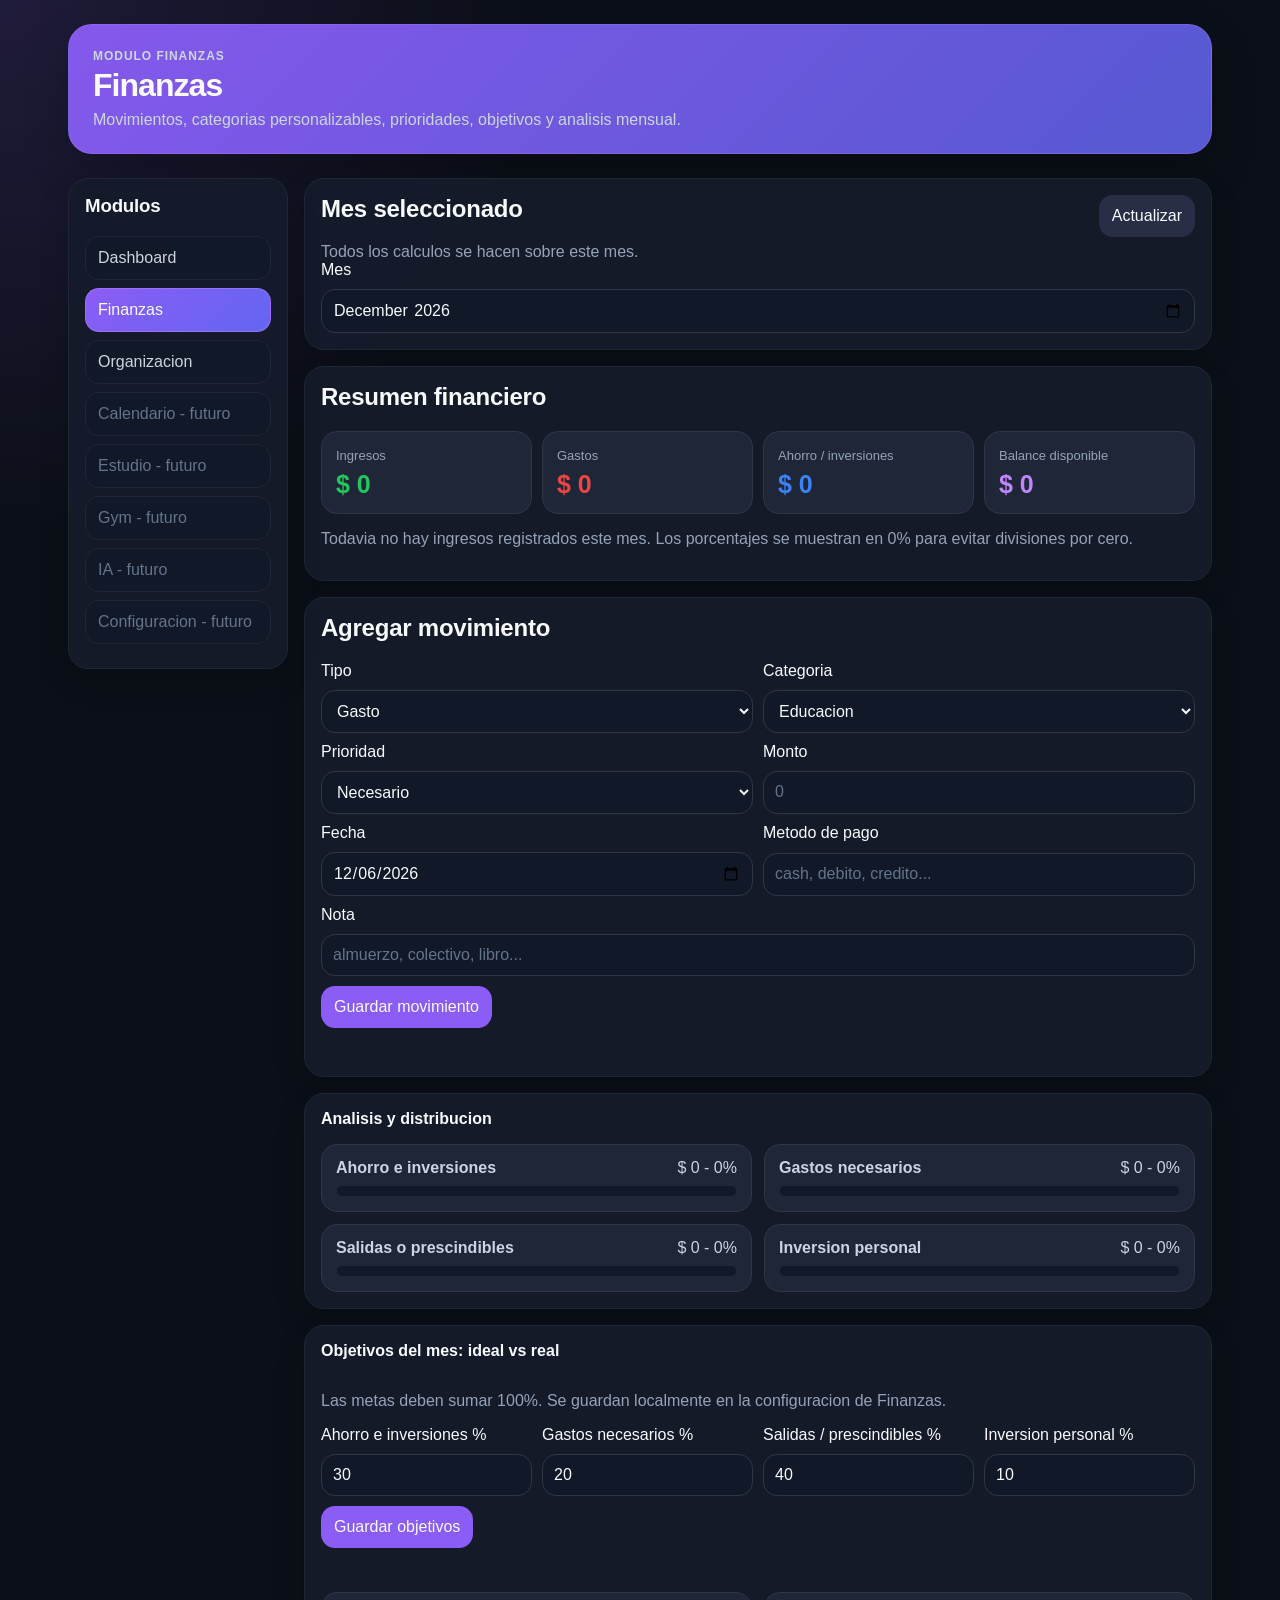
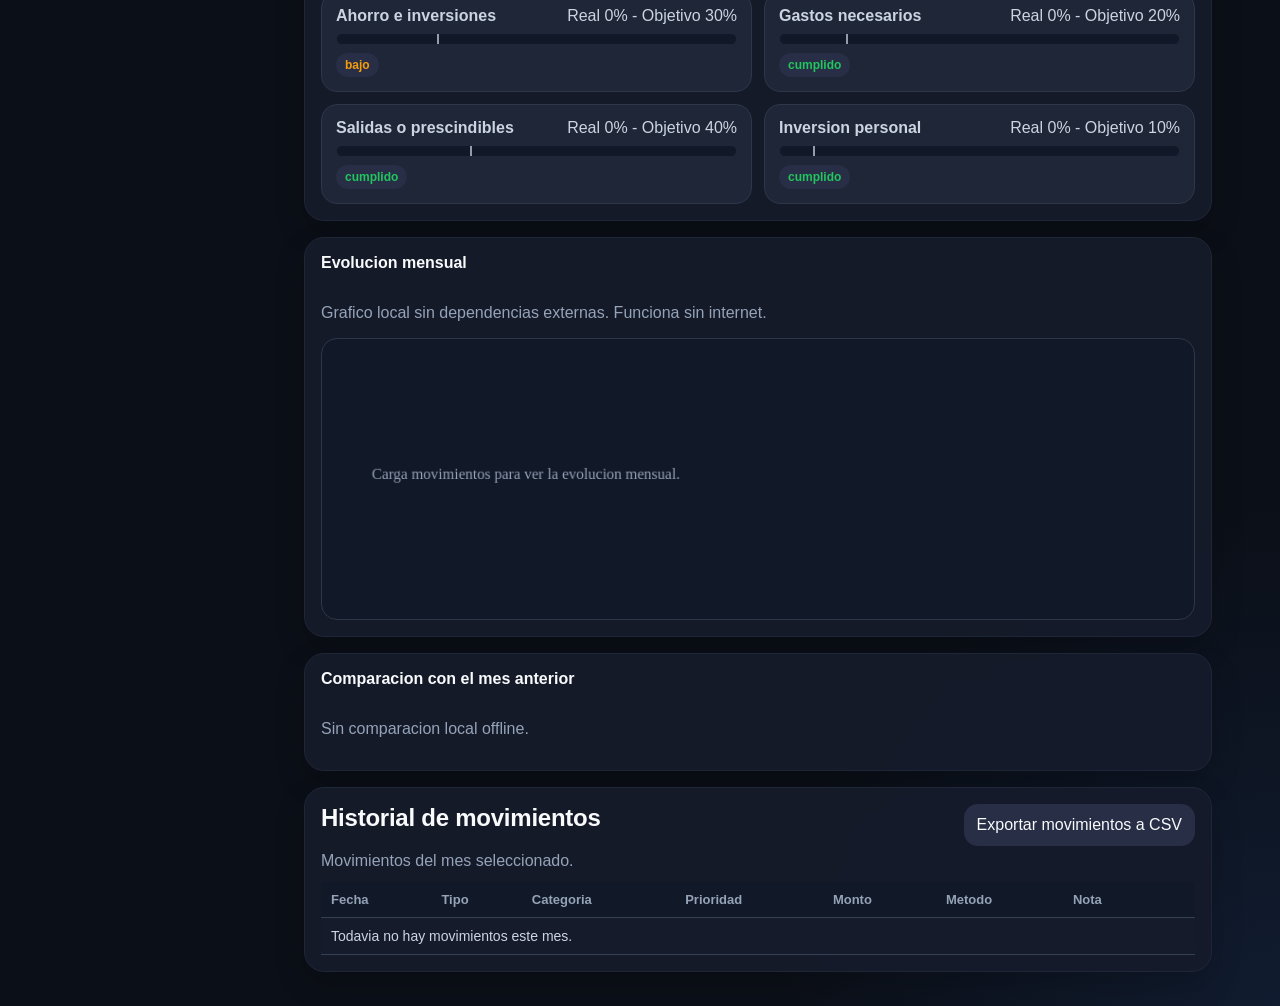
==== src/web/static/finance.html @ 80c7c4ba "Initial commit" ====
﻿<!doctype html>
<html lang="es">
<head>
  <meta charset="utf-8">
  <meta name="viewport" content="width=device-width, initial-scale=1">
  <title>Jarvis Finanzas</title>
  <meta name="theme-color" content="#8B5CF6">
  <meta name="mobile-web-app-capable" content="yes">
  <meta name="apple-mobile-web-app-capable" content="yes">
  <meta name="apple-mobile-web-app-title" content="Jarvis">
  <meta name="apple-mobile-web-app-status-bar-style" content="black-translucent">
  <link rel="manifest" href="manifest.webmanifest">
  <link rel="icon" href="icons/icon.svg" type="image/svg+xml">
  <link rel="apple-touch-icon" href="icons/apple-touch-icon.png">
  <link rel="stylesheet" href="jarvis-theme.css">
  <script src="jarvis-local-store.js"></script>
  <script src="jarvis-shared.js"></script>
  <style>
    h1 { font-size:32px; }
    .finance-page { display:grid; gap:16px; }
    .grid { display:grid; gap:10px; }
    .form-grid { display:grid; grid-template-columns:repeat(2, 1fr); gap:10px; }
    .cards { display:grid; grid-template-columns:repeat(4, 1fr); gap:10px; }
    .analysis-grid { display:grid; grid-template-columns:repeat(2, 1fr); gap:12px; }
    .target-grid { display:grid; grid-template-columns:repeat(4, 1fr); gap:10px; }
    .section-title { display:flex; justify-content:space-between; gap:12px; align-items:start; min-width:0; }
    .section-title p { margin:4px 0 0; }
    .bar-card { background:var(--color-surface-elevated); border:1px solid var(--border-secondary); border-radius:16px; padding:14px; }
    .bar-head { display:flex; justify-content:space-between; gap:10px; margin-bottom:8px; color:var(--text-secondary); min-width:0; overflow-wrap:anywhere; }
    .bar-track { position:relative; height:12px; border-radius:999px; background:var(--color-bg-secondary); overflow:hidden; border:1px solid var(--border-main); }
    .bar-fill { height:100%; width:0%; border-radius:999px; background:var(--color-primary); transition:width .2s ease; }
    .bar-marker { position:absolute; top:-3px; width:2px; height:18px; background:var(--text-secondary); opacity:.7; }
    .status-pill { display:inline-block; margin-top:8px; padding:5px 9px; border-radius:999px; font-size:12px; font-weight:700; background:var(--color-surface-hover); color:var(--text-secondary); }
    .status-pill.ok { color:var(--color-success); }
    .status-pill.warn { color:var(--color-warning); }
    .status-pill.bad { color:var(--color-danger); }
    .chart-wrap { overflow:hidden; border:1px solid var(--border-secondary); border-radius:16px; background:var(--color-bg-secondary); padding:10px; }
    canvas { width:100%; max-width:100%; height:260px; display:block; }
    .comparison-grid { display:grid; grid-template-columns:repeat(4, 1fr); gap:10px; }
    .comparison-card { background:var(--color-surface-elevated); border:1px solid var(--border-secondary); border-radius:16px; padding:12px; }
    .comparison-card strong { display:block; margin-top:6px; font-size:20px; }
    details.panel { padding:0; overflow:hidden; }
    details.panel > summary { list-style:none; cursor:pointer; padding:16px; color:var(--text-main); font-weight:800; }
    details.panel > summary::-webkit-details-marker { display:none; }
    .details-body { padding:0 16px 16px; }
    .table-wrap { width:100%; max-width:100%; overflow-x:auto; }
    .summary-list { padding-left:18px; color:var(--text-secondary); }
    @media (max-width:980px) {
      .cards, .form-grid, .analysis-grid, .target-grid, .comparison-grid { grid-template-columns:1fr 1fr; }
    }
    @media (max-width:650px) {
      .cards, .form-grid, .analysis-grid, .target-grid, .comparison-grid { grid-template-columns:1fr; }
      .finance-page, .grid, .bar-card, details.panel { min-width:0; max-width:100%; }
      .section-title { display:grid; grid-template-columns:1fr; }
      button, .button-link { width:100%; min-height:46px; }
      .table-wrap { overflow-x:visible; }
      canvas { height:230px; }
      td.actions-cell::before { content:""; }
    }
  </style>
</head>
<body>
  <header>
    <div class="hero">
      <p class="eyebrow">Modulo Finanzas</p>
      <h1>Finanzas</h1>
      <p class="subtitle">Movimientos, categorias personalizables, prioridades, objetivos y analisis mensual.</p>
    </div>
  </header>

  <main>
    <div data-jarvis-nav="finance"></div>

    <div class="finance-page">
      <section class="panel">
        <div class="section-title">
          <div>
            <h2>Mes seleccionado</h2>
            <p class="muted">Todos los calculos se hacen sobre este mes.</p>
          </div>
          <button class="light" onclick="loadFinance()">Actualizar</button>
        </div>
        <label class="grid">Mes
          <input id="month" type="month">
        </label>
      </section>

      <section class="panel">
        <h2>Resumen financiero</h2>
        <div class="cards">
          <div class="card income"><span>Ingresos</span><strong id="incomeTotal">$0</strong></div>
          <div class="card expense"><span>Gastos</span><strong id="expenseTotal">$0</strong></div>
          <div class="card saving"><span>Ahorro / inversiones</span><strong id="savingTotal">$0</strong></div>
          <div class="card balance"><span>Balance disponible</span><strong id="balanceTotal">$0</strong></div>
        </div>
        <p id="incomeWarning" class="muted"></p>
      </section>

      <section class="panel">
        <h2>Agregar movimiento</h2>
        <div class="form-grid">
          <label class="grid">Tipo
            <select id="kind">
              <option value="expense">Gasto</option>
              <option value="income">Ingreso</option>
              <option value="saving">Ahorro / inversion</option>
            </select>
          </label>
          <label class="grid">Categoria
            <select id="category"></select>
          </label>
          <label class="grid">Prioridad
            <select id="priority"></select>
          </label>
          <label class="grid">Monto
            <input id="amount" type="number" min="0" step="0.01" placeholder="0">
          </label>
          <label class="grid">Fecha
            <input id="date" type="date">
          </label>
          <label class="grid">Metodo de pago
            <input id="paymentMethod" type="text" placeholder="cash, debito, credito...">
          </label>
        </div>
        <label class="grid" style="margin-top:10px">Nota
          <input id="note" type="text" placeholder="almuerzo, colectivo, libro...">
        </label>
        <button style="margin-top:10px" onclick="saveMovement()">Guardar movimiento</button>
        <div id="status" class="status"></div>
      </section>

      <details class="panel" open>
        <summary>Analisis y distribucion</summary>
        <div class="details-body">
          <div id="analysisGrid" class="analysis-grid"></div>
        </div>
      </details>

      <details class="panel" open>
        <summary>Objetivos del mes: ideal vs real</summary>
        <div class="details-body">
          <p class="muted">Las metas deben sumar 100%. Se guardan localmente en la configuracion de Finanzas.</p>
          <div class="target-grid">
            <label class="grid">Ahorro e inversiones %
              <input id="targetSaving" type="number" min="0" max="100" step="1">
            </label>
            <label class="grid">Gastos necesarios %
              <input id="targetNecessary" type="number" min="0" max="100" step="1">
            </label>
            <label class="grid">Salidas / prescindibles %
              <input id="targetOptional" type="number" min="0" max="100" step="1">
            </label>
            <label class="grid">Inversion personal %
              <input id="targetPersonalInvestment" type="number" min="0" max="100" step="1">
            </label>
          </div>
          <button style="margin-top:10px" onclick="saveTargets()">Guardar objetivos</button>
          <div id="targetStatus" class="status"></div>
          <div id="targetsGrid" class="analysis-grid" style="margin-top:12px"></div>
        </div>
      </details>

      <details class="panel" open>
        <summary>Evolucion mensual</summary>
        <div class="details-body">
          <p class="muted">Grafico local sin dependencias externas. Funciona sin internet.</p>
          <div class="chart-wrap">
            <canvas id="trendChart" width="900" height="280"></canvas>
          </div>
        </div>
      </details>

      <details class="panel" open>
        <summary>Comparacion con el mes anterior</summary>
        <div class="details-body">
          <div id="comparison" class="comparison-grid"></div>
        </div>
      </details>

      <section class="panel">
        <div class="section-title">
          <div>
            <h2>Historial de movimientos</h2>
            <p class="muted">Movimientos del mes seleccionado.</p>
          </div>
          <button class="light" onclick="exportCsv()">Exportar movimientos a CSV</button>
        </div>
        <div class="table-wrap">
          <table>
            <thead><tr><th>Fecha</th><th>Tipo</th><th>Categoria</th><th>Prioridad</th><th>Monto</th><th>Metodo</th><th>Nota</th><th></th></tr></thead>
            <tbody id="movements"></tbody>
          </table>
        </div>
      </section>
    </div>
  </main>

  <script>

    let movements = [];
    let categories = [];
    let priorities = [];
    let summary = null;

    const money = new Intl.NumberFormat("es-AR", { style:"currency", currency:"ARS", maximumFractionDigits:0 });

    function todayDate() {
      const now = new Date();
      return `${now.getFullYear()}-${String(now.getMonth() + 1).padStart(2, "0")}-${String(now.getDate()).padStart(2, "0")}`;
    }

    function monthKey() {
      const now = new Date();
      return `${now.getFullYear()}-${String(now.getMonth() + 1).padStart(2, "0")}`;
    }

    function labelById(list, id) {
      const item = list.find((x) => x.id === id);
      return item ? item.label : id;
    }

    function renderOptions() {
      const kind = $("kind").value;
      const enabledCategories = categories.filter((c) => c.enabled !== false && c.kind === kind);
      $("category").innerHTML = enabledCategories.map((c) => `<option value="${escapeHtml(c.id)}">${escapeHtml(c.label)}</option>`).join("");
      $("priority").innerHTML = priorities.map((p) => `<option value="${escapeHtml(p.id)}">${escapeHtml(p.label)}</option>`).join("");
    }

    function statusClass(status) {
      if (status === "cumplido") return "ok";
      if (status === "cerca" || status === "bajo") return "warn";
      return "bad";
    }

    function barColor(item) {
      if (item.id === "saving") return "var(--color-investment)";
      if (item.status === "cumplido") return "var(--color-success)";
      if (item.status === "cerca" || item.status === "bajo") return "var(--color-warning)";
      return "var(--color-danger)";
    }

    function renderSummary() {
      $("incomeTotal").textContent = money.format(summary?.income_total || 0);
      $("expenseTotal").textContent = money.format(summary?.expense_total || 0);
      $("savingTotal").textContent = money.format(summary?.saving_total || 0);
      $("balanceTotal").textContent = money.format(summary?.balance || 0);
      $("incomeWarning").textContent = (summary?.income_total || 0) > 0
        ? ""
        : "Todavia no hay ingresos registrados este mes. Los porcentajes se muestran en 0% para evitar divisiones por cero.";
    }

    function renderAnalysis() {
      const analysis = summary?.analysis || [];
      $("analysisGrid").innerHTML = analysis.map((item) => `
        <div class="bar-card">
          <div class="bar-head"><strong>${escapeHtml(item.label)}</strong><span>${money.format(item.total)} - ${escapeHtml(item.percent)}%</span></div>
          <div class="bar-track"><div class="bar-fill" style="width:${Math.min(item.percent, 100)}%; background:${barColor(item)}"></div></div>
        </div>
      `).join("") || "<p class='muted'>Sin datos para analizar.</p>";
    }

    function renderTargets() {
      const targets = summary?.targets || {};
      $("targetSaving").value = targets.saving ?? 30;
      $("targetNecessary").value = targets.necessary ?? 20;
      $("targetOptional").value = targets.optional ?? 40;
      $("targetPersonalInvestment").value = targets.personal_investment ?? 10;

      $("targetsGrid").innerHTML = (summary?.analysis || []).map((item) => {
        const width = Math.min(item.percent, 120) / 1.2;
        const marker = Math.min(item.target, 120) / 1.2;
        return `
          <div class="bar-card">
            <div class="bar-head"><strong>${escapeHtml(item.label)}</strong><span>Real ${escapeHtml(item.percent)}% - Objetivo ${escapeHtml(item.target)}%</span></div>
            <div class="bar-track">
              <div class="bar-fill" style="width:${width}%; background:${barColor(item)}"></div>
              <i class="bar-marker" style="left:${marker}%"></i>
            </div>
            <span class="status-pill ${statusClass(item.status)}">${escapeHtml(item.status)}</span>
          </div>
        `;
      }).join("");
    }

    function renderComparison() {
      const comparison = summary?.previous_comparison;
      if (!comparison || !comparison.has_previous) {
        $("comparison").innerHTML = `<p class="muted">${escapeHtml(comparison?.message, "No hay datos del mes anterior.")}</p>`;
        return;
      }

      const items = [
        ["Ingresos", comparison.income],
        ["Gastos", comparison.expense],
        ["Ahorro", comparison.saving],
        ["Balance", comparison.balance]
      ];

      $("comparison").innerHTML = items.map(([label, item]) => {
        const sign = item.difference > 0 ? "+" : "";
        const percent = item.percent === null || item.percent === undefined ? "" : ` (${sign}${item.percent}%)`;
        return `<div class="comparison-card"><span class="muted">${escapeHtml(label)}</span><strong>${sign}${money.format(item.difference)}</strong><p class="muted">vs mes anterior${escapeHtml(percent)}</p></div>`;
      }).join("");
    }

    function renderMovements() {
      const month = $("month").value;
      const visible = movements.filter((movement) => movement.date && movement.date.startsWith(month));
      $("movements").innerHTML = visible.slice().reverse().map((movement) => `
        <tr>
          <td data-label="Fecha">${escapeHtml(movement.date)}</td>
          <td data-label="Tipo">${escapeHtml(movement.kind)}</td>
          <td data-label="Categoria">${escapeHtml(labelById(categories, movement.category_id))}</td>
          <td data-label="Prioridad">${escapeHtml(labelById(priorities, movement.priority))}</td>
          <td data-label="Monto">${money.format(movement.amount)}</td>
          <td data-label="Metodo">${escapeHtml(movement.payment_method)}</td>
          <td data-label="Nota">${escapeHtml(movement.note)}</td>
          <td data-label="" class="actions-cell"><button class="danger" onclick="deleteMovement('${escapeHtml(movement.id)}')">Borrar</button></td>
        </tr>
      `).join("") || `<tr><td colspan="8">Todavia no hay movimientos este mes.</td></tr>`;
    }

    function drawTrendChart() {
      const canvas = $("trendChart");
      const ctx = canvas.getContext("2d");
      const series = summary?.month_series || [];
      const width = canvas.width;
      const height = canvas.height;
      const padding = 42;
      ctx.clearRect(0, 0, width, height);

      ctx.fillStyle = "#111827";
      ctx.fillRect(0, 0, width, height);

      if (!series.length) {
        ctx.fillStyle = "#94A3B8";
        ctx.font = "16px Segoe UI";
        ctx.fillText("Carga movimientos para ver la evolucion mensual.", padding, height / 2);
        return;
      }

      const values = series.flatMap((m) => [m.income_total, m.expense_total, m.saving_total, Math.abs(m.balance)]);
      const maxValue = Math.max(...values, 1);
      const stepX = series.length <= 1 ? 0 : (width - padding * 2) / (series.length - 1);

      function point(value, index) {
        return {
          x: padding + index * stepX,
          y: height - padding - (Math.abs(value) / maxValue) * (height - padding * 2)
        };
      }

      function drawLine(key, color, labelOffset) {
        ctx.beginPath();
        ctx.strokeStyle = color;
        ctx.lineWidth = 3;
        series.forEach((month, index) => {
          const p = point(month[key], index);
          if (index === 0) ctx.moveTo(p.x, p.y); else ctx.lineTo(p.x, p.y);
        });
        ctx.stroke();
        ctx.fillStyle = color;
        ctx.fillText(key.replace("_total", ""), width - 120, 22 + labelOffset);
      }

      ctx.strokeStyle = "#334155";
      ctx.lineWidth = 1;
      for (let i = 0; i <= 4; i++) {
        const y = padding + ((height - padding * 2) * i / 4);
        ctx.beginPath();
        ctx.moveTo(padding, y);
        ctx.lineTo(width - padding, y);
        ctx.stroke();
      }

      ctx.font = "13px Segoe UI";
      drawLine("income_total", "#22C55E", 0);
      drawLine("expense_total", "#EF4444", 18);
      drawLine("saving_total", "#3B82F6", 36);
      drawLine("balance", "#C084FC", 54);

      ctx.fillStyle = "#94A3B8";
      series.forEach((month, index) => {
        const x = padding + index * stepX;
        ctx.fillText(month.month.slice(5), x - 10, height - 14);
      });
    }

    function render() {
      renderSummary();
      renderAnalysis();
      renderTargets();
      renderComparison();
      renderMovements();
      drawTrendChart();
    }

    async function loadFinance() {
      const data = await api(`/api/finance/summary?month=${encodeURIComponent($("month").value)}`);
      movements = data.movements || [];
      categories = data.categories || [];
      priorities = data.priorities || [];
      summary = data.summary;
      renderOptions();
      render();
    }

    async function saveMovement() {
      try {
        await api("/api/finance/movements", {
          kind: $("kind").value,
          category_id: $("category").value,
          priority: $("priority").value,
          amount: Number($("amount").value),
          date: $("date").value,
          note: $("note").value,
          payment_method: $("paymentMethod").value
        });
        $("amount").value = "";
        $("note").value = "";
        $("status").textContent = "Movimiento guardado.";
        await loadFinance();
      } catch (error) {
        $("status").textContent = error.message;
      }
    }

    async function saveTargets() {
      const payload = {
        saving: Number($("targetSaving").value),
        necessary: Number($("targetNecessary").value),
        optional: Number($("targetOptional").value),
        personal_investment: Number($("targetPersonalInvestment").value)
      };
      const total = payload.saving + payload.necessary + payload.optional + payload.personal_investment;
      if (total !== 100) {
        $("targetStatus").textContent = `Las metas deben sumar 100%. Ahora suman ${total}%.`;
        return;
      }

      try {
        await api("/api/finance/targets", payload);
        $("targetStatus").textContent = "Objetivos guardados.";
        await loadFinance();
      } catch (error) {
        $("targetStatus").textContent = error.message;
      }
    }

    async function deleteMovement(id) {
      if (!confirm("Borrar este movimiento?")) return;
      await api("/api/finance/delete", { id });
      await loadFinance();
    }

    function exportCsv() {
      const month = $("month").value;
      const visible = movements.filter((movement) => movement.date && movement.date.startsWith(month));
      const rows = [["Fecha", "Tipo", "Categoria", "Prioridad", "Monto", "Metodo de pago", "Nota"]];
      visible.forEach((movement) => {
        rows.push([
          movement.date,
          movement.kind,
          labelById(categories, movement.category_id),
          labelById(priorities, movement.priority),
          movement.amount,
          movement.payment_method || "",
          movement.note || ""
        ]);
      });

      const csv = rows.map((row) => row.map(csvCell).join(";")).join("\r\n");
      const blob = new Blob(["\uFEFF" + csv], { type: "text/csv;charset=utf-8" });
      const url = URL.createObjectURL(blob);
      const link = document.createElement("a");
      link.href = url;
      link.download = `jarvis-finanzas-${month}.csv`;
      link.click();
      URL.revokeObjectURL(url);
    }

    function csvCell(value) {
      const text = String(value ?? "");
      return `"${text.replaceAll('"', '""')}"`;
    }

    $("date").value = todayDate();
    $("month").value = monthKey();
    $("kind").addEventListener("change", renderOptions);
    window.addEventListener("resize", drawTrendChart);
    loadFinance().catch((error) => $("status").textContent = error.message);
  </script>
</body>
</html>
---- src/web/static/jarvis-theme.css ----
:root,
:root[data-theme="jarvis-dark"] {
  --color-bg-main:#0B0F17;
  --color-bg-secondary:#111827;
  --color-surface:#161B2B;
  --color-surface-elevated:#1F2637;
  --color-surface-hover:#272E45;

  --color-primary:#8B5CF6;
  --color-primary-hover:#A855F7;
  --color-primary-soft:#C084FC;
  --gradient-primary:linear-gradient(135deg,#8B5CF6,#6366F1);
  --gradient-surface:linear-gradient(135deg,#0B0F17,#161B2B);

  --color-success:#22C55E;
  --color-danger:#EF4444;
  --color-investment:#3B82F6;
  --color-investment-alt:#6366F1;
  --color-warning:#F59E0B;

  --text-main:#F8FAFC;
  --text-secondary:#CBD5E1;
  --text-tertiary:#94A3B8;
  --text-disabled:#64748B;
  --text-inverted:#0B0F17;

  --border-main:#1F2637;
  --border-secondary:#2D3748;
  --divider-subtle:#334155;
  --focus-ring:#8B5CF6;

  --radius-sm:10px;
  --radius-md:14px;
  --radius-lg:20px;
  --shadow-soft:0 18px 45px rgba(0,0,0,.22);
  --shadow-panel:0 12px 30px rgba(0,0,0,.18);
}

* { box-sizing:border-box; }
html { background:var(--color-bg-main); width:100%; overflow-x:hidden; }
body {
  margin:0;
  width:100%;
  max-width:100%;
  overflow-x:hidden;
  font-family:Segoe UI, Arial, sans-serif;
  background:
    radial-gradient(circle at top left, rgba(139,92,246,.16), transparent 34rem),
    radial-gradient(circle at bottom right, rgba(59,130,246,.11), transparent 32rem),
    var(--color-bg-main);
  color:var(--text-main);
}
a { color:inherit; }
header { max-width:1180px; margin:auto; padding:24px 18px 10px; }
h1 { margin:0; color:var(--text-main); font-size:clamp(30px,5vw,46px); line-height:1; letter-spacing:-.03em; }
h2, h3 { margin-top:0; color:var(--text-main); letter-spacing:-.01em; }
main { width:100%; max-width:1180px; margin:auto; padding:14px 18px 34px; display:grid; grid-template-columns:220px minmax(0,1fr); gap:16px; }

.hero {
  background:linear-gradient(135deg, rgba(139,92,246,.95), rgba(99,102,241,.86));
  color:var(--text-main);
  border:1px solid rgba(192,132,252,.25);
  border-radius:24px;
  padding:24px;
  box-shadow:var(--shadow-soft);
}
.eyebrow { margin:0 0 6px; color:var(--text-secondary); font-weight:700; letter-spacing:.08em; text-transform:uppercase; font-size:12px; }
.subtitle { margin:10px 0 0; color:var(--text-secondary); max-width:760px; }
.muted { color:var(--text-tertiary); }
.status { margin-top:10px; min-height:22px; color:var(--text-tertiary); }

.panel {
  min-width:0;
  background:rgba(22,27,43,.94);
  border:1px solid var(--border-main);
  border-radius:var(--radius-lg);
  padding:16px;
  box-shadow:var(--shadow-panel);
}
nav { position:sticky; top:14px; align-self:start; }
.jarvis-nav { width:100%; }
.nav-toggle { display:none; }
.nav-head h3 { margin-top:0; }
.nav-menu-button { display:none; }
.nav-item {
  display:block;
  padding:12px;
  border-radius:var(--radius-md);
  margin-bottom:8px;
  text-decoration:none;
  background:var(--color-bg-secondary);
  border:1px solid var(--border-main);
  color:var(--text-secondary);
  transition:background .15s ease, color .15s ease, border-color .15s ease;
}
.nav-item:hover { background:var(--color-surface-hover); color:var(--text-main); border-color:var(--border-secondary); }
.nav-item.active { background:var(--gradient-primary); color:var(--text-main); border-color:rgba(192,132,252,.45); }
.nav-item.soon { color:var(--text-disabled); }

.card {
  min-width:0;
  background:var(--color-surface-elevated);
  border:1px solid var(--border-secondary);
  border-radius:16px;
  padding:14px;
}
.card span { color:var(--text-tertiary); font-size:13px; }
.card strong { display:block; margin-top:6px; color:var(--text-main); font-size:25px; }
.card.income strong { color:var(--color-success); }
.card.expense strong { color:var(--color-danger); }
.card.saving strong { color:var(--color-investment); }
.card.balance strong { color:var(--color-primary-soft); }

button, .button-link {
  min-width:0;
  border:0;
  border-radius:var(--radius-md);
  padding:12px 13px;
  font-weight:700;
  cursor:pointer;
  text-decoration:none;
  text-align:center;
  display:inline-flex;
  align-items:center;
  justify-content:center;
  background:var(--color-primary);
  color:var(--text-main);
  font:inherit;
  transition:background .15s ease, transform .12s ease, opacity .15s ease;
}
button:hover, .button-link:hover { background:var(--color-primary-hover); transform:translateY(-1px); }
button:disabled, .button-link.disabled { opacity:.55; cursor:not-allowed; transform:none; }
button.secondary, .button-link.secondary { background:var(--color-primary-hover); }
button.light, .button-link.light { background:var(--color-surface-hover); color:var(--text-main); }
button.danger { background:var(--color-danger); }
button.danger:hover { background:#DC2626; }
.button-link.finance { background:var(--color-primary); }
.button-link.income { background:var(--color-success); }

textarea, select, input {
  width:100%;
  max-width:100%;
  min-width:0;
  border:1px solid var(--border-secondary);
  border-radius:var(--radius-md);
  padding:11px;
  font:inherit;
  background:var(--color-bg-secondary);
  color:var(--text-main);
  outline:none;
}
textarea { min-height:84px; resize:vertical; }
textarea::placeholder, input::placeholder { color:var(--text-disabled); }
select:focus, input:focus, textarea:focus {
  border-color:var(--focus-ring);
  box-shadow:0 0 0 3px rgba(139,92,246,.18);
}

table { width:100%; max-width:100%; border-collapse:collapse; margin-top:12px; background:var(--color-surface); }
th, td { border-bottom:1px solid var(--divider-subtle); padding:10px; text-align:left; vertical-align:top; font-size:14px; color:var(--text-secondary); }
th { color:var(--text-tertiary); background:var(--color-bg-secondary); font-size:13px; }
tr:hover td { background:rgba(39,46,69,.35); }
.pill { display:inline-block; padding:4px 8px; border-radius:999px; background:var(--color-surface-hover); color:var(--text-secondary); font-size:12px; font-weight:700; }
.list { padding-left:18px; margin-bottom:0; color:var(--text-secondary); }

@media (max-width:980px) {
  main { grid-template-columns:1fr; }
  nav { position:static; }
}
@media (max-width:650px) {
  * { min-width:0; }
  header { padding:14px 12px 6px; }
  main { padding:10px 10px 24px; gap:12px; overflow-x:hidden; }
  .hero { border-radius:18px; padding:18px; }
  .hero, .panel, .card { max-width:100%; overflow-wrap:anywhere; }
  .jarvis-nav {
    position:sticky;
    top:8px;
    z-index:20;
    padding:10px;
    border-radius:18px;
  }
  .nav-head {
    display:flex;
    align-items:center;
    justify-content:space-between;
    gap:10px;
  }
  .nav-head h3 { margin:0; }
  .nav-toggle {
    position:absolute;
    opacity:0;
    pointer-events:none;
  }
  .nav-menu-button {
    width:44px;
    height:44px;
    border-radius:var(--radius-md);
    display:inline-flex;
    flex-direction:column;
    align-items:center;
    justify-content:center;
    gap:5px;
    background:var(--color-bg-secondary);
    border:1px solid var(--border-secondary);
  }
  .nav-menu-button span {
    width:20px;
    height:2px;
    border-radius:999px;
    background:var(--text-main);
  }
  .nav-links {
    display:grid;
    gap:8px;
    max-height:0;
    overflow:hidden;
    opacity:0;
    transition:max-height .18s ease, opacity .15s ease, margin-top .15s ease;
  }
  .nav-toggle:checked ~ .nav-links {
    max-height:520px;
    opacity:1;
    margin-top:10px;
  }
  .nav-item {
    margin-bottom:0;
    min-height:44px;
    display:flex;
    align-items:center;
  }
  button, .button-link {
    width:100%;
    min-height:46px;
    padding:12px;
  }
  table, thead, tbody, tr, th, td { display:block; }
  thead { display:none; }
  tr { width:100%; border:1px solid var(--border-secondary); border-radius:12px; margin-bottom:10px; padding:8px; background:var(--color-surface); }
  td { border:0; padding:5px; }
  td::before { content:attr(data-label) ": "; font-weight:700; color:var(--text-tertiary); }
}
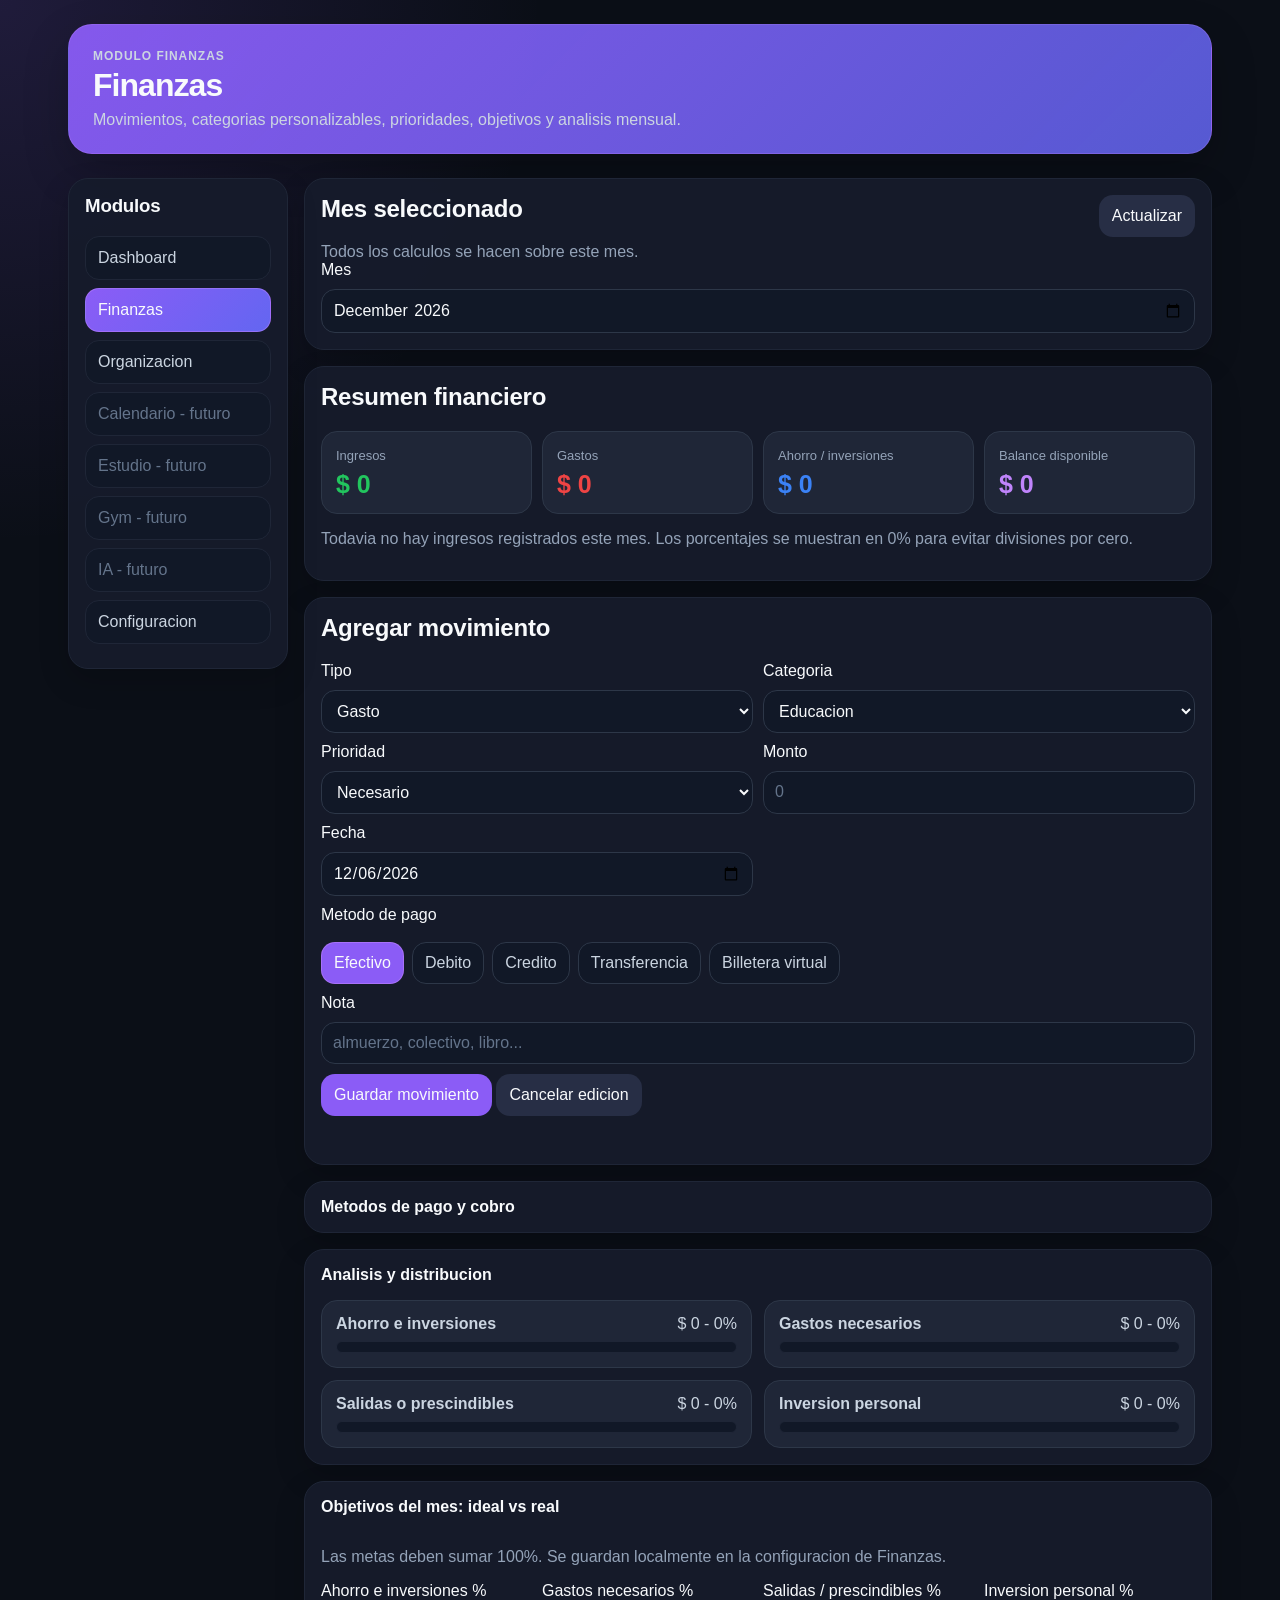
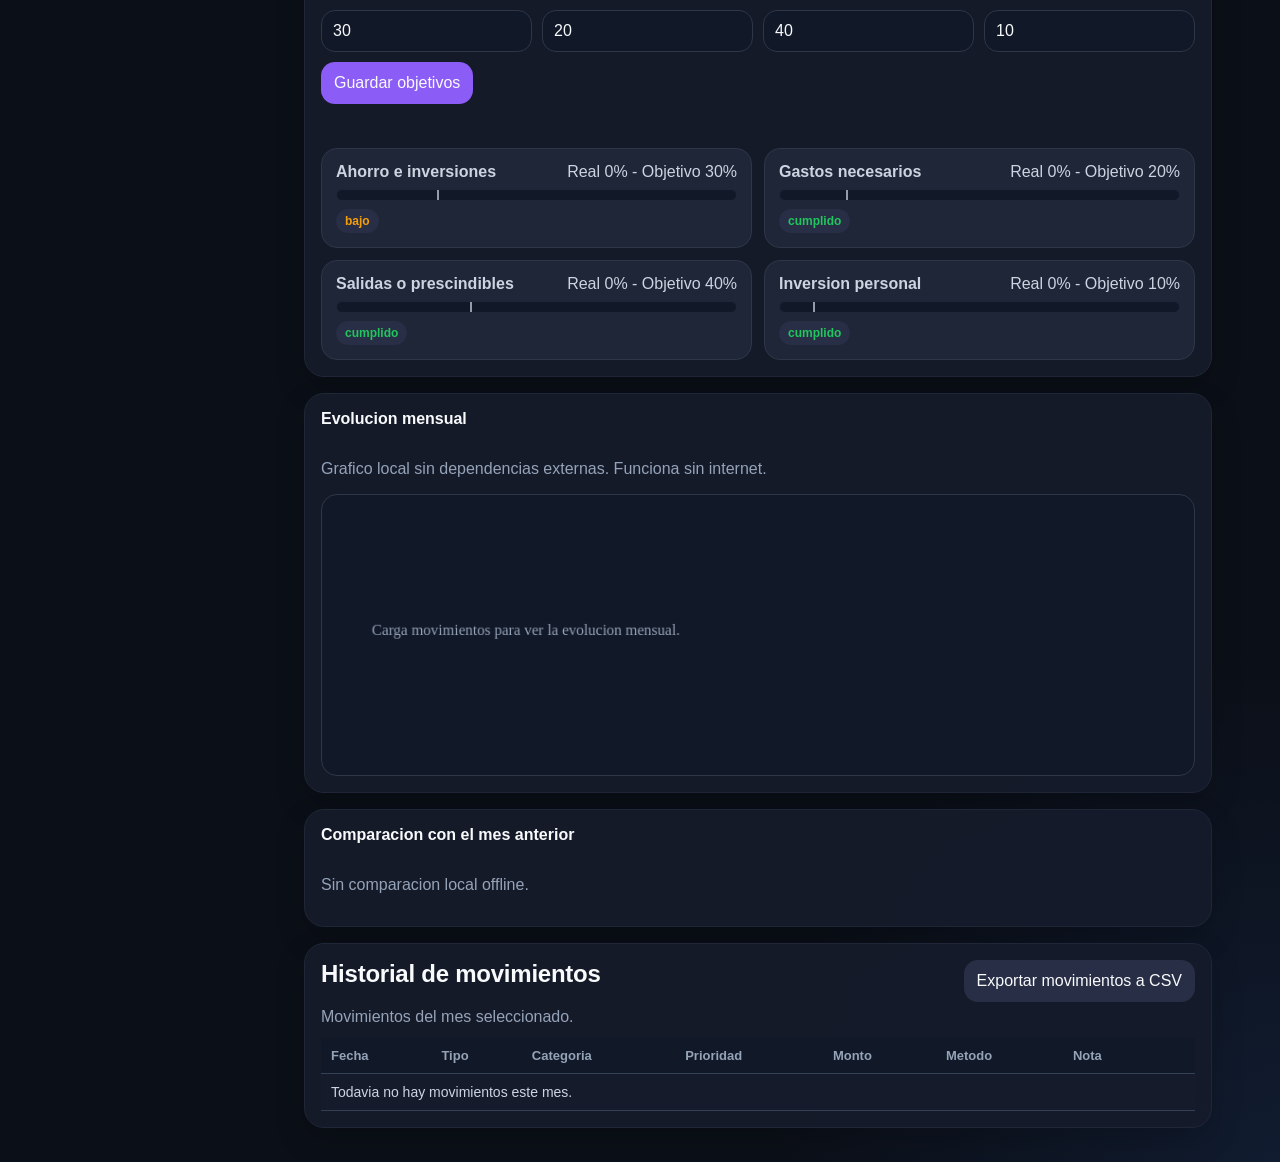
==== commit ab9d67bc: "Corregir inicio, detención y seguimiento de procesos de Jarvis" ====
--- a/src/web/static/finance.html
+++ b/src/web/static/finance.html
@@ -45,6 +45,12 @@
     .details-body { padding:0 16px 16px; }
     .table-wrap { width:100%; max-width:100%; overflow-x:auto; }
     .summary-list { padding-left:18px; color:var(--text-secondary); }
+    .method-picker { display:flex; flex-wrap:wrap; gap:8px; margin-top:8px; }
+    .method-chip { width:auto; min-height:42px; padding:10px 12px; background:var(--color-bg-secondary); color:var(--text-secondary); border:1px solid var(--border-secondary); }
+    .method-chip.active { background:var(--color-primary); color:var(--text-main); border-color:rgba(192,132,252,.55); }
+    .method-row { display:grid; grid-template-columns:1fr auto auto auto; gap:8px; align-items:center; padding:10px 0; border-bottom:1px solid var(--divider-subtle); }
+    .method-row:last-child { border-bottom:0; }
+    .method-row button { width:auto; padding:8px 10px; }
     @media (max-width:980px) {
       .cards, .form-grid, .analysis-grid, .target-grid, .comparison-grid { grid-template-columns:1fr 1fr; }
     }
@@ -53,6 +59,9 @@
       .finance-page, .grid, .bar-card, details.panel { min-width:0; max-width:100%; }
       .section-title { display:grid; grid-template-columns:1fr; }
       button, .button-link { width:100%; min-height:46px; }
+      .method-chip { flex:1 1 calc(50% - 8px); width:auto; }
+      .method-row { grid-template-columns:1fr; }
+      .method-row button { width:100%; }
       .table-wrap { overflow-x:visible; }
       canvas { height:230px; }
       td.actions-cell::before { content:""; }
@@ -97,7 +106,7 @@
       </section>
 
       <section class="panel">
-        <h2>Agregar movimiento</h2>
+        <h2 id="movementFormTitle">Agregar movimiento</h2>
         <div class="form-grid">
           <label class="grid">Tipo
             <select id="kind">
@@ -118,16 +127,33 @@
           <label class="grid">Fecha
             <input id="date" type="date">
           </label>
-          <label class="grid">Metodo de pago
-            <input id="paymentMethod" type="text" placeholder="cash, debito, credito...">
-          </label>
+        </div>
+        <div class="grid" style="margin-top:10px">
+          <span id="paymentMethodLabel">Metodo de pago</span>
+          <div id="paymentMethods" class="method-picker"></div>
         </div>
         <label class="grid" style="margin-top:10px">Nota
           <input id="note" type="text" placeholder="almuerzo, colectivo, libro...">
         </label>
-        <button style="margin-top:10px" onclick="saveMovement()">Guardar movimiento</button>
+        <button id="saveMovementButton" style="margin-top:10px" onclick="saveMovement()">Guardar movimiento</button>
+        <button class="light" style="margin-top:10px" onclick="resetMovementForm()">Cancelar edicion</button>
         <div id="status" class="status"></div>
       </section>
+
+      <details class="panel">
+        <summary>Metodos de pago y cobro</summary>
+        <div class="details-body">
+          <p class="muted">Crea metodos personalizados para cargar movimientos rapido desde el celular. Los movimientos anteriores conservan su metodo aunque lo ocultes o elimines.</p>
+          <div class="form-grid">
+            <label class="grid">Nuevo metodo
+              <input id="newPaymentMethod" type="text" placeholder="Mercado Pago, Cuenta DNI...">
+            </label>
+            <button onclick="addPaymentMethod()">Agregar metodo</button>
+          </div>
+          <div id="paymentMethodList" style="margin-top:12px"></div>
+          <div id="methodStatus" class="status"></div>
+        </div>
+      </details>
 
       <details class="panel" open>
         <summary>Analisis y distribucion</summary>
@@ -200,7 +226,10 @@
     let movements = [];
     let categories = [];
     let priorities = [];
+    let paymentMethods = [];
     let summary = null;
+    let selectedPaymentMethodId = "cash";
+    let editingMovementId = null;
 
     const money = new Intl.NumberFormat("es-AR", { style:"currency", currency:"ARS", maximumFractionDigits:0 });
 
@@ -217,6 +246,42 @@
     function labelById(list, id) {
       const item = list.find((x) => x.id === id);
       return item ? item.label : id;
+    }
+
+    function activePaymentMethods() {
+      return paymentMethods.filter((method) => method.enabled !== false && !method.deleted_at);
+    }
+
+    function methodLabelForMovement(movement) {
+      return safeText(movement.payment_method, labelById(paymentMethods, movement.payment_method_id));
+    }
+
+    function selectPaymentMethod(id) {
+      selectedPaymentMethodId = id;
+      renderPaymentMethods();
+    }
+
+    function renderPaymentMethods() {
+      const methods = activePaymentMethods();
+      if (!methods.find((method) => method.id === selectedPaymentMethodId)) {
+        selectedPaymentMethodId = methods[0]?.id || "";
+      }
+      $("paymentMethodLabel").textContent = $("kind").value === "income" ? "Metodo de cobro" : "Metodo de pago";
+      $("paymentMethods").innerHTML = methods.map((method) => `
+        <button type="button" class="method-chip ${method.id === selectedPaymentMethodId ? "active" : ""}" onclick="selectPaymentMethod('${escapeHtml(method.id)}')">${escapeHtml(method.label)}</button>
+      `).join("") || `<p class="muted">No hay metodos activos.</p>`;
+    }
+
+    function renderPaymentMethodList() {
+      const custom = paymentMethods.filter((method) => !method.built_in && !method.deleted_at);
+      $("paymentMethodList").innerHTML = custom.map((method) => `
+        <div class="method-row">
+          <input id="methodLabel-${escapeHtml(method.id)}" value="${escapeHtml(method.label)}">
+          <button class="light" onclick="updatePaymentMethod('${escapeHtml(method.id)}', true)">Guardar</button>
+          <button class="light" onclick="updatePaymentMethod('${escapeHtml(method.id)}', ${method.enabled === false ? "true" : "false"})">${method.enabled === false ? "Mostrar" : "Ocultar"}</button>
+          <button class="danger" onclick="deletePaymentMethod('${escapeHtml(method.id)}')">Eliminar</button>
+        </div>
+      `).join("") || `<p class="muted">Todavia no creaste metodos personalizados.</p>`;
     }
 
     function renderOptions() {
@@ -224,6 +289,7 @@
       const enabledCategories = categories.filter((c) => c.enabled !== false && c.kind === kind);
       $("category").innerHTML = enabledCategories.map((c) => `<option value="${escapeHtml(c.id)}">${escapeHtml(c.label)}</option>`).join("");
       $("priority").innerHTML = priorities.map((p) => `<option value="${escapeHtml(p.id)}">${escapeHtml(p.label)}</option>`).join("");
+      renderPaymentMethods();
     }
 
     function statusClass(status) {
@@ -313,9 +379,12 @@
           <td data-label="Categoria">${escapeHtml(labelById(categories, movement.category_id))}</td>
           <td data-label="Prioridad">${escapeHtml(labelById(priorities, movement.priority))}</td>
           <td data-label="Monto">${money.format(movement.amount)}</td>
-          <td data-label="Metodo">${escapeHtml(movement.payment_method)}</td>
+          <td data-label="Metodo">${escapeHtml(methodLabelForMovement(movement))}</td>
           <td data-label="Nota">${escapeHtml(movement.note)}</td>
-          <td data-label="" class="actions-cell"><button class="danger" onclick="deleteMovement('${escapeHtml(movement.id)}')">Borrar</button></td>
+          <td data-label="" class="actions-cell">
+            <button class="light" onclick="editMovement('${escapeHtml(movement.id)}')">Editar</button>
+            <button class="danger" onclick="deleteMovement('${escapeHtml(movement.id)}')">Borrar</button>
+          </td>
         </tr>
       `).join("") || `<tr><td colspan="8">Todavia no hay movimientos este mes.</td></tr>`;
     }
@@ -391,6 +460,7 @@
       renderAnalysis();
       renderTargets();
       renderComparison();
+      renderPaymentMethodList();
       renderMovements();
       drawTrendChart();
     }
@@ -400,6 +470,7 @@
       movements = data.movements || [];
       categories = data.categories || [];
       priorities = data.priorities || [];
+      paymentMethods = data.payment_methods || [];
       summary = data.summary;
       renderOptions();
       render();
@@ -407,22 +478,50 @@
 
     async function saveMovement() {
       try {
-        await api("/api/finance/movements", {
+        const wasEditing = Boolean(editingMovementId);
+        await api(editingMovementId ? "/api/finance/movements/update" : "/api/finance/movements", {
+          id: editingMovementId,
           kind: $("kind").value,
           category_id: $("category").value,
           priority: $("priority").value,
           amount: Number($("amount").value),
           date: $("date").value,
           note: $("note").value,
-          payment_method: $("paymentMethod").value
+          payment_method_id: selectedPaymentMethodId
         });
-        $("amount").value = "";
-        $("note").value = "";
-        $("status").textContent = "Movimiento guardado.";
+        resetMovementForm();
+        $("status").textContent = wasEditing ? "Movimiento actualizado." : "Movimiento guardado.";
         await loadFinance();
       } catch (error) {
         $("status").textContent = error.message;
       }
+    }
+
+    function editMovement(id) {
+      const movement = movements.find((item) => item.id === id);
+      if (!movement) return;
+      editingMovementId = id;
+      $("movementFormTitle").textContent = "Editar movimiento";
+      $("saveMovementButton").textContent = "Guardar cambios";
+      $("kind").value = movement.kind;
+      renderOptions();
+      $("category").value = movement.category_id;
+      $("priority").value = movement.priority;
+      $("amount").value = movement.amount;
+      $("date").value = movement.date;
+      $("note").value = safeText(movement.note);
+      selectedPaymentMethodId = movement.payment_method_id || activePaymentMethods().find((method) => method.label === movement.payment_method)?.id || activePaymentMethods()[0]?.id || "";
+      renderPaymentMethods();
+      window.scrollTo({ top:0, behavior:"smooth" });
+    }
+
+    function resetMovementForm() {
+      editingMovementId = null;
+      $("movementFormTitle").textContent = "Agregar movimiento";
+      $("saveMovementButton").textContent = "Guardar movimiento";
+      $("amount").value = "";
+      $("note").value = "";
+      $("date").value = todayDate();
     }
 
     async function saveTargets() {
@@ -447,6 +546,38 @@
       }
     }
 
+    async function addPaymentMethod() {
+      try {
+        await api("/api/finance/payment-methods", { label:$("newPaymentMethod").value });
+        $("newPaymentMethod").value = "";
+        $("methodStatus").textContent = "Metodo agregado.";
+        await loadFinance();
+      } catch (error) {
+        $("methodStatus").textContent = error.message;
+      }
+    }
+
+    async function updatePaymentMethod(id, enabled) {
+      try {
+        await api("/api/finance/payment-methods/update", { id, label:$(`methodLabel-${id}`).value, enabled });
+        $("methodStatus").textContent = "Metodo actualizado.";
+        await loadFinance();
+      } catch (error) {
+        $("methodStatus").textContent = error.message;
+      }
+    }
+
+    async function deletePaymentMethod(id) {
+      if (!confirm("Eliminar este metodo personalizado? Los movimientos anteriores conservaran el texto guardado.")) return;
+      try {
+        await api("/api/finance/payment-methods/delete", { id });
+        $("methodStatus").textContent = "Metodo eliminado.";
+        await loadFinance();
+      } catch (error) {
+        $("methodStatus").textContent = error.message;
+      }
+    }
+
     async function deleteMovement(id) {
       if (!confirm("Borrar este movimiento?")) return;
       await api("/api/finance/delete", { id });
@@ -464,7 +595,7 @@
           labelById(categories, movement.category_id),
           labelById(priorities, movement.priority),
           movement.amount,
-          movement.payment_method || "",
+          methodLabelForMovement(movement),
           movement.note || ""
         ]);
       });
